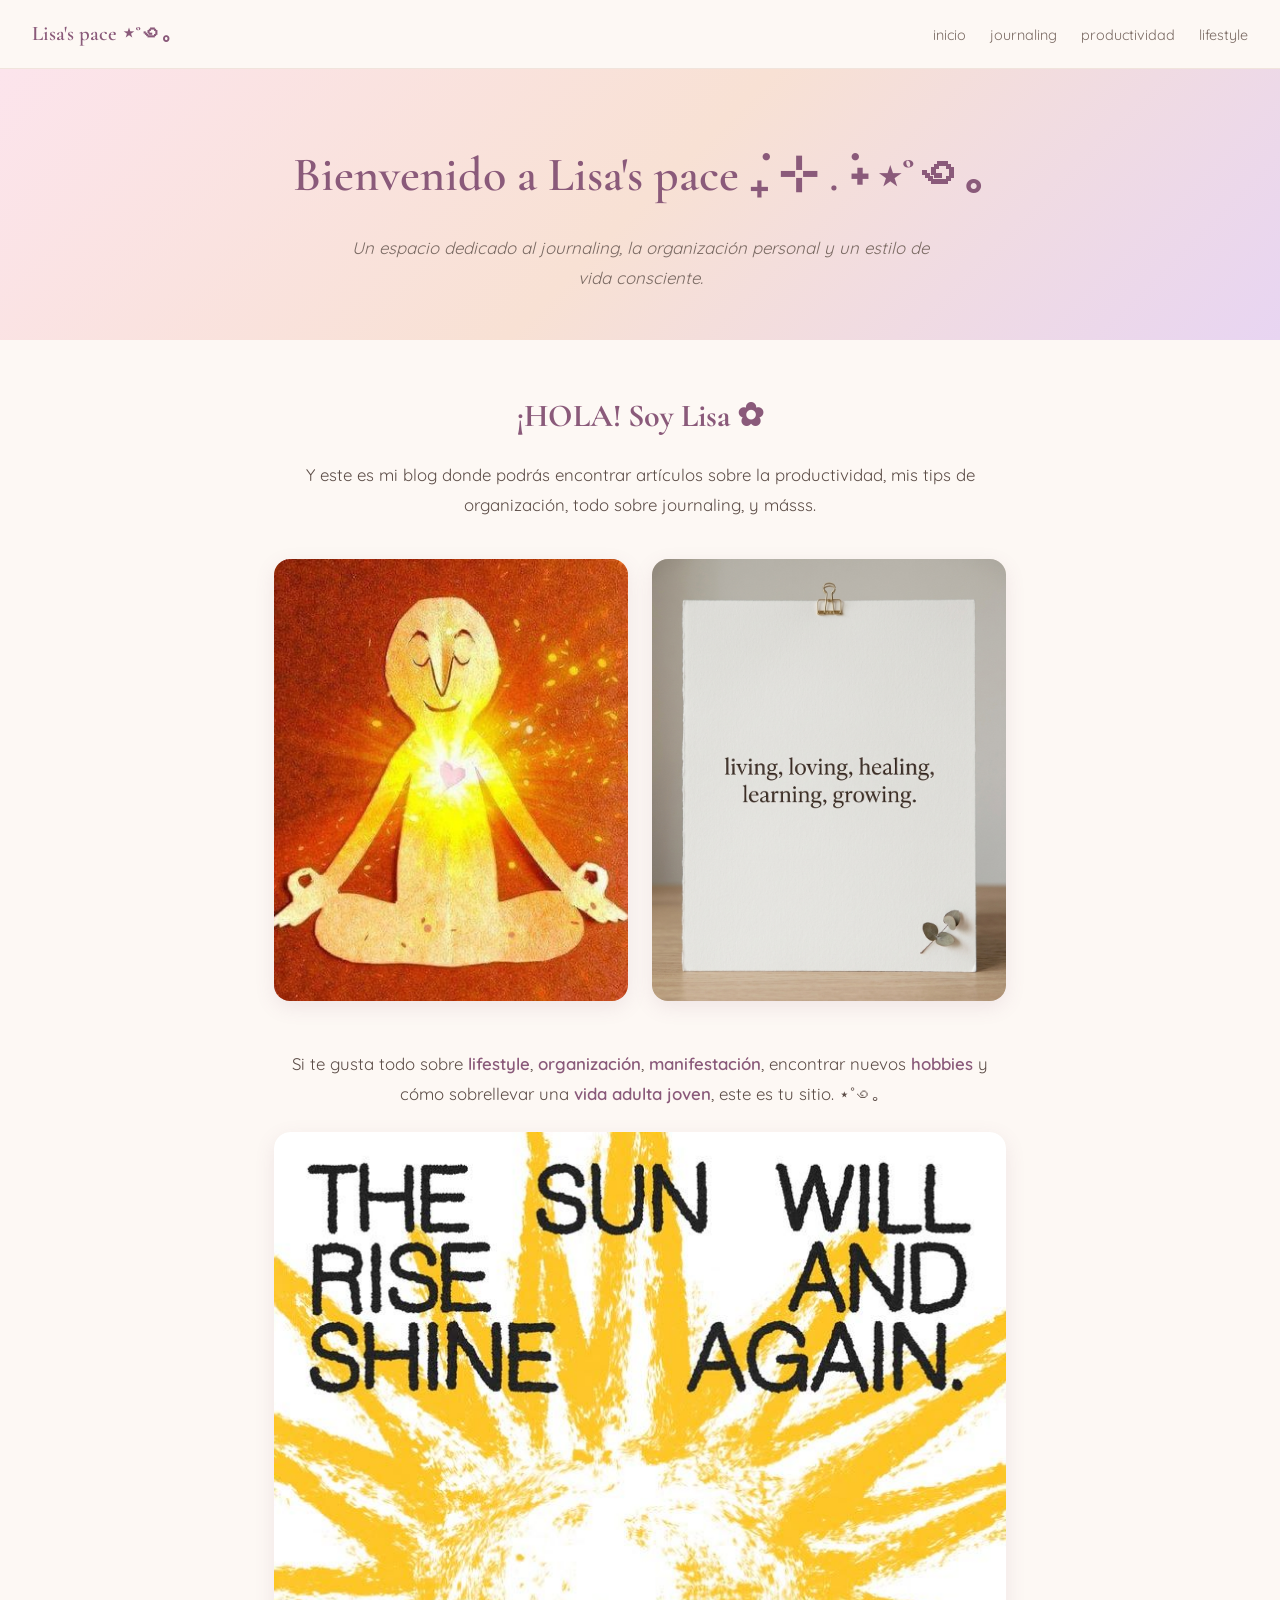
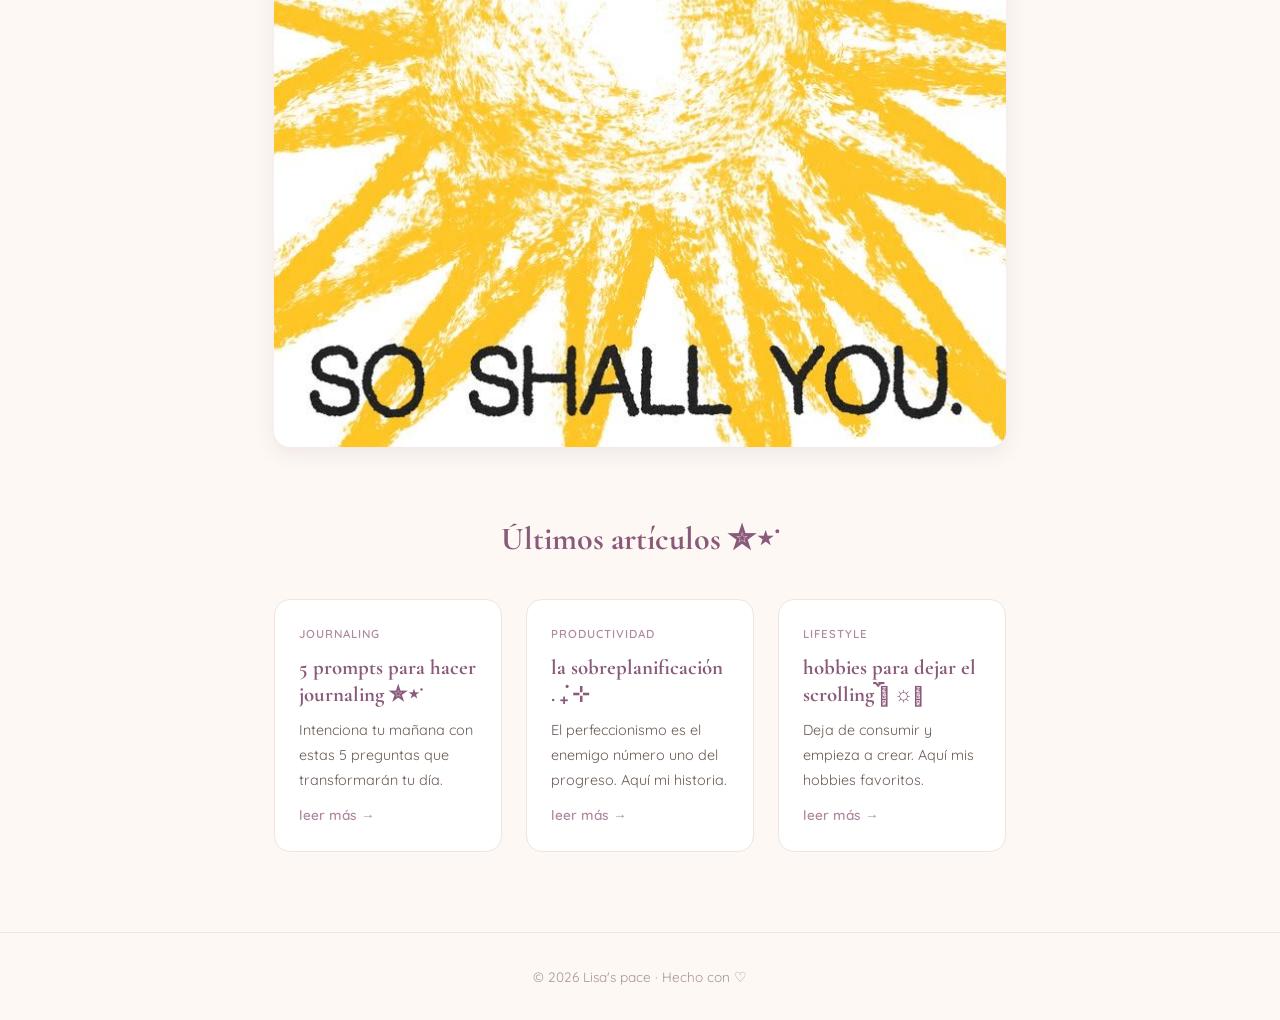
==== index.html @ 1d7a07b3 "Enhance index.html with navigation and articles section Added navigation bar and article section to " ====
<!DOCTYPE html>
<html lang="es">
<head>
  <meta charset="UTF-8" />
  <meta name="viewport" content="width=device-width, initial-scale=1.0" />
  <title>Lisa's pace ݁₊ ⊹ . ݁˖ ⋆˚꩜｡</title>
  <meta name="description" content="Un espacio dedicado al journaling, la organización personal y un estilo de vida consciente." />
  <link rel="stylesheet" href="style.css" />
  <link href="https://fonts.googleapis.com/css2?family=Cormorant+Garamond:ital,wght@0,400;0,600;1,400&family=Quicksand:wght@300;400;500;600&display=swap" rel="stylesheet" />
</head>
<body>

  <nav class="navbar">
    <a href="index.html" class="logo">Lisa's pace ⋆˚꩜｡</a>
    <ul>
      <li><a href="index.html">inicio</a></li>
      <li><a href="prompts.html">journaling</a></li>
      <li><a href="sobreplanificacion.html">productividad</a></li>
      <li><a href="hobbies.html">lifestyle</a></li>
    </ul>
  </nav>

  <header class="hero">
    <h1>Bienvenido a Lisa's pace ݁₊ ⊹ . ݁˖ ⋆˚꩜｡</h1>
    <p class="tagline">Un espacio dedicado al journaling, la organización personal y un estilo de vida consciente.</p>
  </header>

  <main class="container">

    <section class="intro">
      <h2>¡HOLA! Soy Lisa ✿</h2>
      <p>
        Y este es mi blog donde podrás encontrar artículos sobre la productividad,
        mis tips de organización, todo sobre journaling, y másss.
      </p>
    </section>

    <section class="gallery">
      <div class="image-card">
        <img src="assets/descarga_(40).jpg" alt="Imagen inspiradora 1" />
      </div>
      <div class="image-card">
        <img src="assets/living.jpg" alt="Imagen inspiradora 2" />
      </div>
    </section>

    <section class="invitacion">
      <p>
        Si te gusta todo sobre <strong>lifestyle</strong>, <strong>organización</strong>,
        <strong>manifestación</strong>, encontrar nuevos <strong>hobbies</strong> y
        cómo sobrellevar una <strong>vida adulta joven</strong>, este es tu sitio. ⋆˚꩜｡
      </p>
      <div class="image-card center">
        <img src="assets/so_shall_you_.jpg" alt="Imagen inspiradora 3" />
      </div>
    </section>

    <!-- SECCIÓN DE ARTÍCULOS -->
    <section class="articulos">
      <h2>Últimos artículos ✮⋆˙</h2>
      <div class="cards-grid">

        <a href="prompts.html" class="card">
          <div class="card-tag">journaling</div>
          <h3>5 prompts para hacer journaling ✮⋆˙</h3>
          <p>Intenciona tu mañana con estas 5 preguntas que transformarán tu día.</p>
          <span class="leer-mas">leer más →</span>
        </a>

        <a href="sobreplanificacion.html" class="card">
          <div class="card-tag">productividad</div>
          <h3>la sobreplanificación . ݁₊ ⊹</h3>
          <p>El perfeccionismo es el enemigo número uno del progreso. Aquí mi historia.</p>
          <span class="leer-mas">leer más →</span>
        </a>

        <a href="hobbies.html" class="card">
          <div class="card-tag">lifestyle</div>
          <h3>hobbies para dejar el scrolling 𓂃 ོ☼𓂃</h3>
          <p>Deja de consumir y empieza a crear. Aquí mis hobbies favoritos.</p>
          <span class="leer-mas">leer más →</span>
        </a>

      </div>
    </section>

  </main>

  <footer>
    <p>© 2026 Lisa's pace · Hecho con ♡</p>
  </footer>

</body>
</html>
---- style.css ----
* {
  margin: 0;
  padding: 0;
  box-sizing: border-box;
}

body {
  font-family: 'Quicksand', sans-serif;
  background: #fdf8f4;
  color: #4a3f3a;
  line-height: 1.75;
}

a { text-decoration: none; color: inherit; }

/* NAVBAR */
.navbar {
  display: flex;
  justify-content: space-between;
  align-items: center;
  padding: 1rem 2rem;
  background: rgba(253, 248, 244, 0.95);
  backdrop-filter: blur(8px);
  position: sticky;
  top: 0;
  z-index: 100;
  border-bottom: 1px solid #f0e4dc;
  flex-wrap: wrap;
  gap: 0.5rem;
}

.logo {
  font-family: 'Cormorant Garamond', serif;
  font-size: 1.3rem;
  font-weight: 600;
  color: #8a5a7a;
}

.navbar ul {
  display: flex;
  gap: 1.5rem;
  list-style: none;
  flex-wrap: wrap;
}

.navbar ul a {
  font-size: 0.9rem;
  color: #7a6a63;
  transition: color 0.3s;
}

.navbar ul a:hover { color: #8a5a7a; }

/* HERO */
.hero {
  text-align: center;
  padding: 4rem 1.5rem 3rem;
  background: linear-gradient(135deg, #fce4ec 0%, #f8e1d4 50%, #e8d5f2 100%);
}

.hero h1 {
  font-family: 'Cormorant Garamond', serif;
  font-size: clamp(1.8rem, 5vw, 3rem);
  font-weight: 600;
  color: #8a5a7a;
  margin-bottom: 1rem;
}

.tagline {
  font-size: 1.05rem;
  color: #7a6a63;
  max-width: 600px;
  margin: 0 auto;
  font-style: italic;
}

/* CONTENEDOR */
.container {
  max-width: 780px;
  margin: 0 auto;
  padding: 3rem 1.5rem;
}

/* INTRO HOME */
.intro h2 {
  font-family: 'Cormorant Garamond', serif;
  font-size: 2rem;
  color: #8a5a7a;
  margin-bottom: 1rem;
  text-align: center;
}

.intro p { text-align: center; font-size: 1.05rem; color: #5c4d47; margin-bottom: 2.5rem; }

/* GALERÍA */
.gallery {
  display: grid;
  grid-template-columns: 1fr 1fr;
  gap: 1.5rem;
  margin-bottom: 3rem;
}

.image-card {
  border-radius: 16px;
  overflow: hidden;
  box-shadow: 0 6px 20px rgba(138, 90, 122, 0.12);
  transition: transform 0.3s ease, box-shadow 0.3s ease;
  background: #f5ebe0;
}

.image-card:hover { transform: translateY(-4px); box-shadow: 0 10px 28px rgba(138, 90, 122, 0.2); }

.image-card img { width: 100%; height: 100%; object-fit: cover; display: block; aspect-ratio: 4/5; }

/* INVITACIÓN */
.invitacion p { text-align: center; font-size: 1.05rem; color: #5c4d47; margin-bottom: 1.5rem; }
.invitacion strong { color: #8a5a7a; font-weight: 600; }

/* SECCIÓN ARTÍCULOS */
.articulos { margin-top: 4rem; }

.articulos h2 {
  font-family: 'Cormorant Garamond', serif;
  font-size: 2rem;
  color: #8a5a7a;
  text-align: center;
  margin-bottom: 2rem;
}

.cards-grid {
  display: grid;
  grid-template-columns: repeat(auto-fit, minmax(220px, 1fr));
  gap: 1.5rem;
}

.card {
  background: #fff;
  border-radius: 16px;
  padding: 1.5rem;
  border: 1px solid #f0e4dc;
  transition: transform 0.3s ease, box-shadow 0.3s ease;
  display: flex;
  flex-direction: column;
  gap: 0.6rem;
}

.card:hover { transform: translateY(-4px); box-shadow: 0 10px 24px rgba(138, 90, 122, 0.15); }

.card-tag {
  font-size: 0.72rem;
  text-transform: uppercase;
  letter-spacing: 1px;
  color: #b088a0;
  font-weight: 600;
}

.card h3 {
  font-family: 'Cormorant Garamond', serif;
  font-size: 1.3rem;
  color: #8a5a7a;
  line-height: 1.3;
}

.card p { font-size: 0.9rem; color: #6b5a54; }

.leer-mas { font-size: 0.85rem; color: #b088a0; margin-top: auto; font-weight: 600; }

/* POSTS (artículos individuales) */
.post h1 {
  font-family: 'Cormorant Garamond', serif;
  font-size: clamp(1.8rem, 4.5vw, 2.6rem);
  color: #8a5a7a;
  margin-bottom: 1.5rem;
  text-align: center;
  line-height: 1.2;
}

.post-tag {
  text-align: center;
  font-size: 0.75rem;
  text-transform: uppercase;
  letter-spacing: 2px;
  color: #b088a0;
  font-weight: 600;
  margin-bottom: 0.8rem;
}

.post-image {
  margin: 2rem 0;
  border-radius: 16px;
  overflow: hidden;
  box-shadow: 0 6px 20px rgba(138, 90, 122, 0.12);
}

.post-image img { width: 100%; display: block; object-fit: cover; }

.post p { margin-bottom: 1.2rem; font-size: 1.02rem; color: #4a3f3a; }

.destacado {
  background: #fdf1f6;
  border-left: 4px solid #b088a0;
  padding: 1.2rem 1.5rem;
  border-radius: 12px;
  font-style: italic;
  color: #6b4a5a !important;
}

.intro-post {
  font-style: italic;
  font-size: 1.1rem !important;
  color: #8a5a7a !important;
  text-align: center;
}

.post h2 {
  font-family: 'Cormorant Garamond', serif;
  font-size: 1.6rem;
  color: #8a5a7a;
  margin: 2rem 0 1rem;
}

.divisor {
  border: none;
  border-top: 1px dashed #e0cdd8;
  margin: 2rem 0;
}

/* LISTAS */
.prompts-list, .tips-list, .mini-notes {
  margin: 1.2rem 0 2rem;
  padding-left: 1.5rem;
}

.prompts-list li, .tips-list li, .mini-notes li {
  margin-bottom: 0.9rem;
  font-size: 1.02rem;
  color: #4a3f3a;
}

.prompts-list li::marker { color: #b088a0; font-weight: 700; }
.tips-list li::marker { color: #b088a0; font-weight: 700; }

.mini-notes { list-style: none; padding-left: 0; }

.mini-notes li {
  background: #fff;
  border: 1px solid #f0e4dc;
  border-radius: 12px;
  padding: 0.9rem 1.2rem;
  margin-bottom: 0.8rem;
}

.mini-notes strong { color: #8a5a7a; }

.frase-final {
  font-family: 'Cormorant Garamond', serif;
  font-style: italic;
  font-size: 1.2rem !important;
  text-align: center;
  color: #8a5a7a !important;
  margin: 2.5rem 0 !important;
  padding: 1.5rem;
  border-top: 1px solid #f0e4dc;
  border-bottom: 1px solid #f0e4dc;
}

/* HOBBIES GRID */
.hobbies-grid {
  display: grid;
  grid-template-columns: 1fr;
  gap: 2.5rem;
  margin: 2rem 0 3rem;
}

.hobbie img {
  width: 100%;
  border-radius: 16px;
  margin-bottom: 1rem;
  box-shadow: 0 6px 20px rgba(138, 90, 122, 0.12);
  aspect-ratio: 16/10;
  object-fit: cover;
}

.hobbie h3 {
  font-family: 'Cormorant Garamond', serif;
  font-size: 1.4rem;
  color: #8a5a7a;
  margin-bottom: 0.5rem;
}

.hobbie p { font-size: 1rem; color: #4a3f3a; }

/* VOLVER */
.volver {
  display: inline-block;
  margin-top: 2rem;
  color: #b088a0;
  font-size: 0.95rem;
  font-weight: 600;
  transition: color 0.3s;
}

.volver:hover { color: #8a5a7a; }

/* FOOTER */
footer {
  text-align: center;
  padding: 2rem 1rem;
  font-size: 0.85rem;
  color: #a8968f;
  border-top: 1px solid #f0e4dc;
  margin-top: 2rem;
}

/* RESPONSIVE */
@media (max-width: 600px) {
  .navbar { padding: 0.8rem 1rem; flex-direction: column; }
  .navbar ul { gap: 1rem; font-size: 0.85rem; }
  .hero { padding: 3rem 1rem 2rem; }
  .gallery { grid-template-columns: 1fr; }
  .container { padding: 2rem 1rem; }
  .cards-grid { grid-template-columns: 1fr; }
}
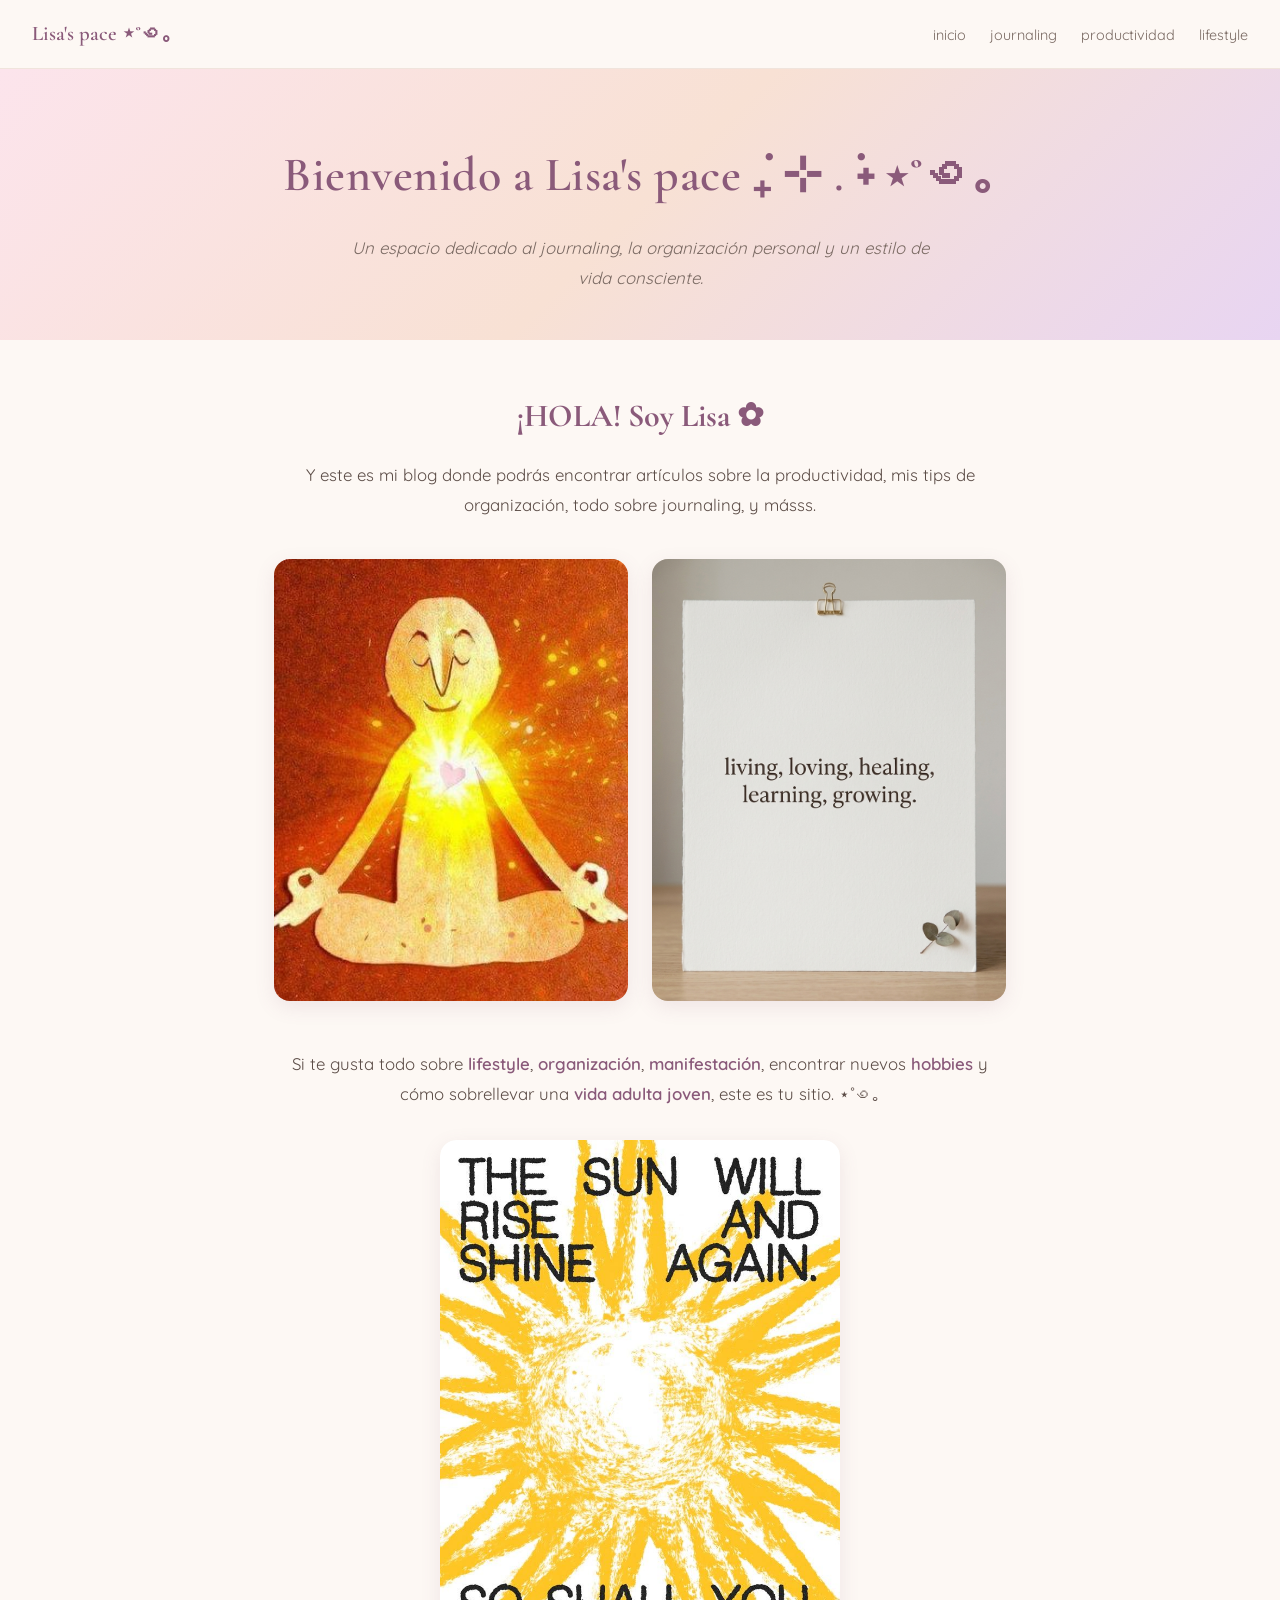
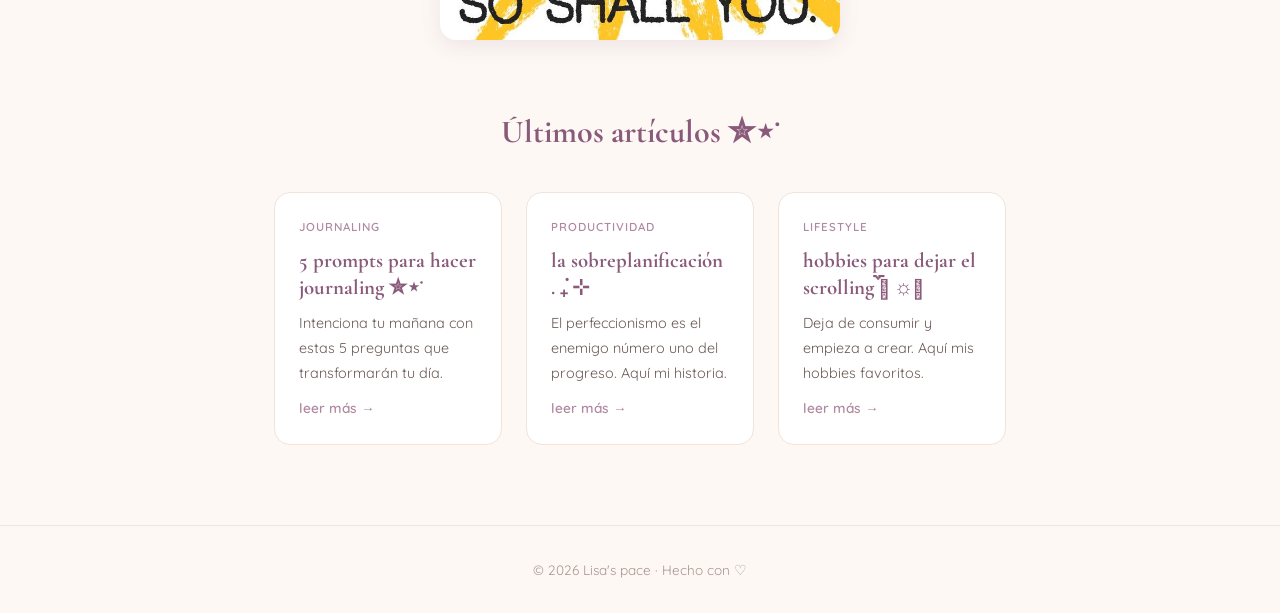
==== commit bbc82319: "Update index.html" ====
--- a/index.html
+++ b/index.html
@@ -15,7 +15,7 @@
     <ul>
       <li><a href="index.html">inicio</a></li>
       <li><a href="prompts.html">journaling</a></li>
-      <li><a href="sobreplanificacion.html">productividad</a></li>
+      <li><a href="sobreplanificación.html">productividad</a></li>
       <li><a href="hobbies.html">lifestyle</a></li>
     </ul>
   </nav>
--- a/style.css
+++ b/style.css
@@ -1,3 +1,4 @@
+/* ============ RESET ============ */
 * {
   margin: 0;
   padding: 0;
@@ -11,9 +12,17 @@
   line-height: 1.75;
 }
 
-a { text-decoration: none; color: inherit; }
-
-/* NAVBAR */
+a {
+  text-decoration: none;
+  color: inherit;
+}
+
+img {
+  max-width: 100%;
+  display: block;
+}
+
+/* ============ NAVBAR ============ */
 .navbar {
   display: flex;
   justify-content: space-between;
@@ -49,9 +58,11 @@
   transition: color 0.3s;
 }
 
-.navbar ul a:hover { color: #8a5a7a; }
-
-/* HERO */
+.navbar ul a:hover {
+  color: #8a5a7a;
+}
+
+/* ============ HERO ============ */
 .hero {
   text-align: center;
   padding: 4rem 1.5rem 3rem;
@@ -64,6 +75,7 @@
   font-weight: 600;
   color: #8a5a7a;
   margin-bottom: 1rem;
+  letter-spacing: 0.5px;
 }
 
 .tagline {
@@ -74,14 +86,14 @@
   font-style: italic;
 }
 
-/* CONTENEDOR */
+/* ============ CONTENEDOR ============ */
 .container {
   max-width: 780px;
   margin: 0 auto;
   padding: 3rem 1.5rem;
 }
 
-/* INTRO HOME */
+/* ============ INTRO ============ */
 .intro h2 {
   font-family: 'Cormorant Garamond', serif;
   font-size: 2rem;
@@ -90,9 +102,14 @@
   text-align: center;
 }
 
-.intro p { text-align: center; font-size: 1.05rem; color: #5c4d47; margin-bottom: 2.5rem; }
-
-/* GALERÍA */
+.intro p {
+  text-align: center;
+  font-size: 1.05rem;
+  color: #5c4d47;
+  margin-bottom: 2.5rem;
+}
+
+/* ============ GALERÍA ============ */
 .gallery {
   display: grid;
   grid-template-columns: 1fr 1fr;
@@ -108,16 +125,47 @@
   background: #f5ebe0;
 }
 
-.image-card:hover { transform: translateY(-4px); box-shadow: 0 10px 28px rgba(138, 90, 122, 0.2); }
-
-.image-card img { width: 100%; height: 100%; object-fit: cover; display: block; aspect-ratio: 4/5; }
-
-/* INVITACIÓN */
-.invitacion p { text-align: center; font-size: 1.05rem; color: #5c4d47; margin-bottom: 1.5rem; }
-.invitacion strong { color: #8a5a7a; font-weight: 600; }
-
-/* SECCIÓN ARTÍCULOS */
-.articulos { margin-top: 4rem; }
+.image-card:hover {
+  transform: translateY(-4px);
+  box-shadow: 0 10px 28px rgba(138, 90, 122, 0.2);
+}
+
+.image-card img {
+  width: 100%;
+  height: 100%;
+  object-fit: cover;
+  display: block;
+  aspect-ratio: 4 / 5;
+}
+
+/* 👇 ESTA ES LA CLAVE: la imagen 3 centrada y más chica */
+.image-card.center {
+  max-width: 400px;
+  margin: 2rem auto 0;
+  aspect-ratio: auto;
+}
+
+.image-card.center img {
+  aspect-ratio: 4 / 5;
+}
+
+/* ============ INVITACIÓN ============ */
+.invitacion p {
+  text-align: center;
+  font-size: 1.05rem;
+  color: #5c4d47;
+  margin-bottom: 1.5rem;
+}
+
+.invitacion strong {
+  color: #8a5a7a;
+  font-weight: 600;
+}
+
+/* ============ ARTÍCULOS ============ */
+.articulos {
+  margin-top: 4rem;
+}
 
 .articulos h2 {
   font-family: 'Cormorant Garamond', serif;
@@ -144,7 +192,10 @@
   gap: 0.6rem;
 }
 
-.card:hover { transform: translateY(-4px); box-shadow: 0 10px 24px rgba(138, 90, 122, 0.15); }
+.card:hover {
+  transform: translateY(-4px);
+  box-shadow: 0 10px 24px rgba(138, 90, 122, 0.15);
+}
 
 .card-tag {
   font-size: 0.72rem;
@@ -161,11 +212,19 @@
   line-height: 1.3;
 }
 
-.card p { font-size: 0.9rem; color: #6b5a54; }
-
-.leer-mas { font-size: 0.85rem; color: #b088a0; margin-top: auto; font-weight: 600; }
-
-/* POSTS (artículos individuales) */
+.card p {
+  font-size: 0.9rem;
+  color: #6b5a54;
+}
+
+.leer-mas {
+  font-size: 0.85rem;
+  color: #b088a0;
+  margin-top: auto;
+  font-weight: 600;
+}
+
+/* ============ POSTS (artículos individuales) ============ */
 .post h1 {
   font-family: 'Cormorant Garamond', serif;
   font-size: clamp(1.8rem, 4.5vw, 2.6rem);
@@ -192,9 +251,17 @@
   box-shadow: 0 6px 20px rgba(138, 90, 122, 0.12);
 }
 
-.post-image img { width: 100%; display: block; object-fit: cover; }
-
-.post p { margin-bottom: 1.2rem; font-size: 1.02rem; color: #4a3f3a; }
+.post-image img {
+  width: 100%;
+  display: block;
+  object-fit: cover;
+}
+
+.post p {
+  margin-bottom: 1.2rem;
+  font-size: 1.02rem;
+  color: #4a3f3a;
+}
 
 .destacado {
   background: #fdf1f6;
@@ -225,22 +292,32 @@
   margin: 2rem 0;
 }
 
-/* LISTAS */
-.prompts-list, .tips-list, .mini-notes {
+/* ============ LISTAS ============ */
+.prompts-list,
+.tips-list,
+.mini-notes {
   margin: 1.2rem 0 2rem;
   padding-left: 1.5rem;
 }
 
-.prompts-list li, .tips-list li, .mini-notes li {
+.prompts-list li,
+.tips-list li,
+.mini-notes li {
   margin-bottom: 0.9rem;
   font-size: 1.02rem;
   color: #4a3f3a;
 }
 
-.prompts-list li::marker { color: #b088a0; font-weight: 700; }
-.tips-list li::marker { color: #b088a0; font-weight: 700; }
-
-.mini-notes { list-style: none; padding-left: 0; }
+.prompts-list li::marker,
+.tips-list li::marker {
+  color: #b088a0;
+  font-weight: 700;
+}
+
+.mini-notes {
+  list-style: none;
+  padding-left: 0;
+}
 
 .mini-notes li {
   background: #fff;
@@ -250,7 +327,9 @@
   margin-bottom: 0.8rem;
 }
 
-.mini-notes strong { color: #8a5a7a; }
+.mini-notes strong {
+  color: #8a5a7a;
+}
 
 .frase-final {
   font-family: 'Cormorant Garamond', serif;
@@ -264,7 +343,7 @@
   border-bottom: 1px solid #f0e4dc;
 }
 
-/* HOBBIES GRID */
+/* ============ HOBBIES ============ */
 .hobbies-grid {
   display: grid;
   grid-template-columns: 1fr;
@@ -277,7 +356,7 @@
   border-radius: 16px;
   margin-bottom: 1rem;
   box-shadow: 0 6px 20px rgba(138, 90, 122, 0.12);
-  aspect-ratio: 16/10;
+  aspect-ratio: 16 / 10;
   object-fit: cover;
 }
 
@@ -288,9 +367,12 @@
   margin-bottom: 0.5rem;
 }
 
-.hobbie p { font-size: 1rem; color: #4a3f3a; }
-
-/* VOLVER */
+.hobbie p {
+  font-size: 1rem;
+  color: #4a3f3a;
+}
+
+/* ============ VOLVER ============ */
 .volver {
   display: inline-block;
   margin-top: 2rem;
@@ -300,9 +382,11 @@
   transition: color 0.3s;
 }
 
-.volver:hover { color: #8a5a7a; }
-
-/* FOOTER */
+.volver:hover {
+  color: #8a5a7a;
+}
+
+/* ============ FOOTER ============ */
 footer {
   text-align: center;
   padding: 2rem 1rem;
@@ -312,12 +396,35 @@
   margin-top: 2rem;
 }
 
-/* RESPONSIVE */
+/* ============ RESPONSIVE ============ */
 @media (max-width: 600px) {
-  .navbar { padding: 0.8rem 1rem; flex-direction: column; }
-  .navbar ul { gap: 1rem; font-size: 0.85rem; }
-  .hero { padding: 3rem 1rem 2rem; }
-  .gallery { grid-template-columns: 1fr; }
-  .container { padding: 2rem 1rem; }
-  .cards-grid { grid-template-columns: 1fr; }
-}
+  .navbar {
+    padding: 0.8rem 1rem;
+    flex-direction: column;
+  }
+
+  .navbar ul {
+    gap: 1rem;
+    font-size: 0.85rem;
+  }
+
+  .hero {
+    padding: 3rem 1rem 2rem;
+  }
+
+  .gallery {
+    grid-template-columns: 1fr;
+  }
+
+  .container {
+    padding: 2rem 1rem;
+  }
+
+  .cards-grid {
+    grid-template-columns: 1fr;
+  }
+
+  .image-card.center {
+    max-width: 100%;
+  }
+}
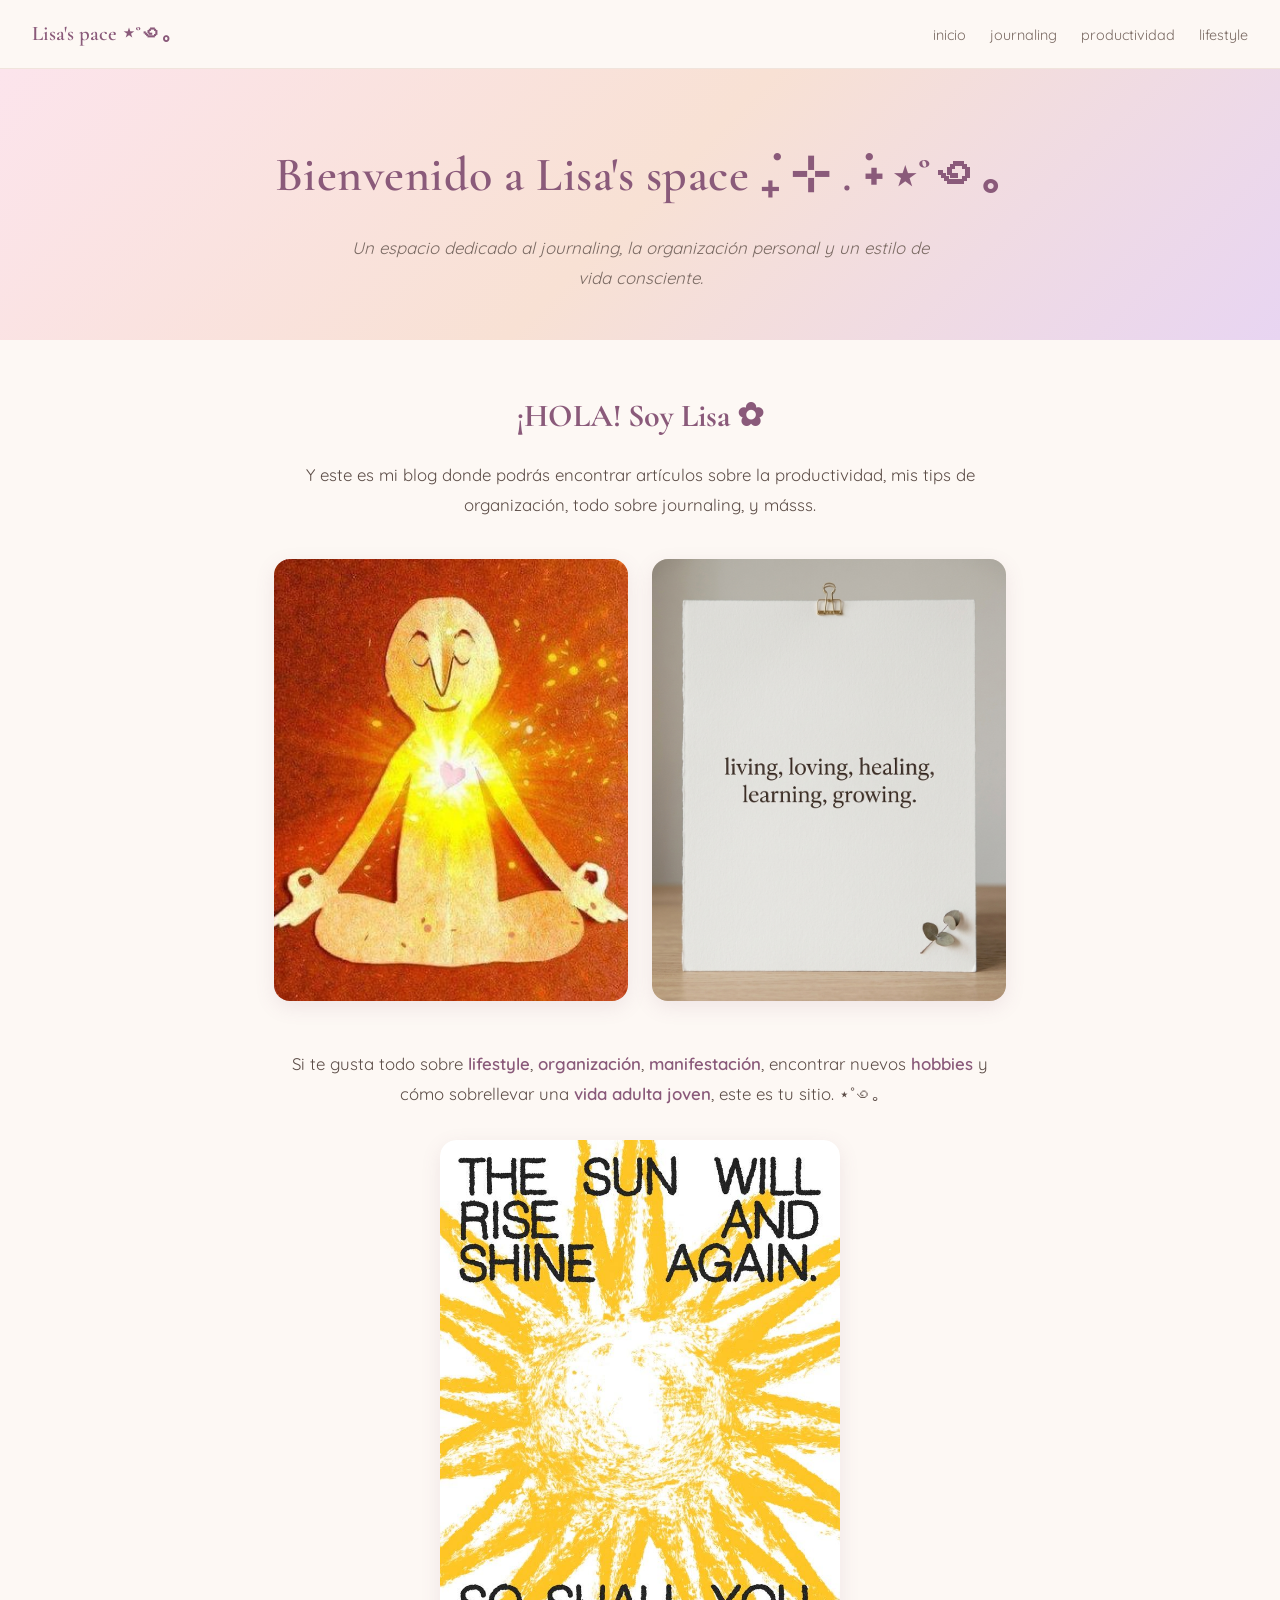
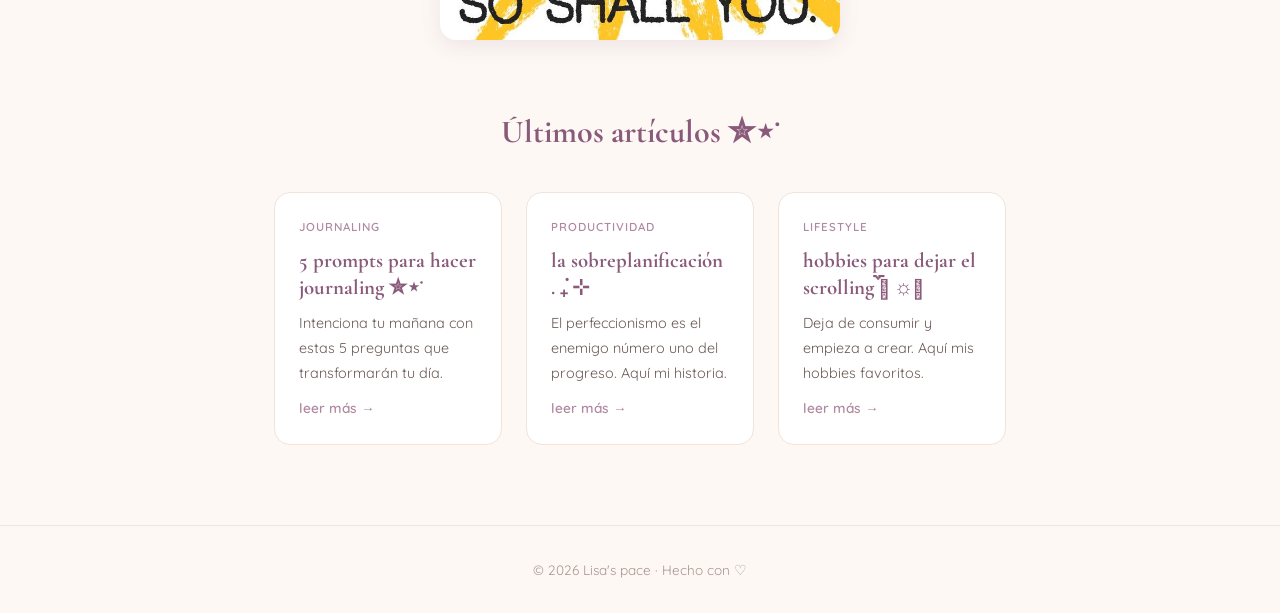
==== commit 74f2bc6e: "Fix HTML encoding issues in index.html" ====
--- a/index.html
+++ b/index.html
@@ -3,7 +3,7 @@
 <head>
   <meta charset="UTF-8" />
   <meta name="viewport" content="width=device-width, initial-scale=1.0" />
-  <title>Lisa's pace ݁₊ ⊹ . ݁˖ ⋆˚꩜｡</title>
+  <title>Lisa's space ݁₊ ⊹ . ݁˖ ⋆˚꩜｡</title>
   <meta name="description" content="Un espacio dedicado al journaling, la organización personal y un estilo de vida consciente." />
   <link rel="stylesheet" href="style.css" />
   <link href="https://fonts.googleapis.com/css2?family=Cormorant+Garamond:ital,wght@0,400;0,600;1,400&family=Quicksand:wght@300;400;500;600&display=swap" rel="stylesheet" />
@@ -21,7 +21,7 @@
   </nav>
 
   <header class="hero">
-    <h1>Bienvenido a Lisa's pace ݁₊ ⊹ . ݁˖ ⋆˚꩜｡</h1>
+    <h1>Bienvenido a Lisa's space ݁₊ ⊹ . ݁˖ ⋆˚꩜｡</h1>
     <p class="tagline">Un espacio dedicado al journaling, la organización personal y un estilo de vida consciente.</p>
   </header>
 
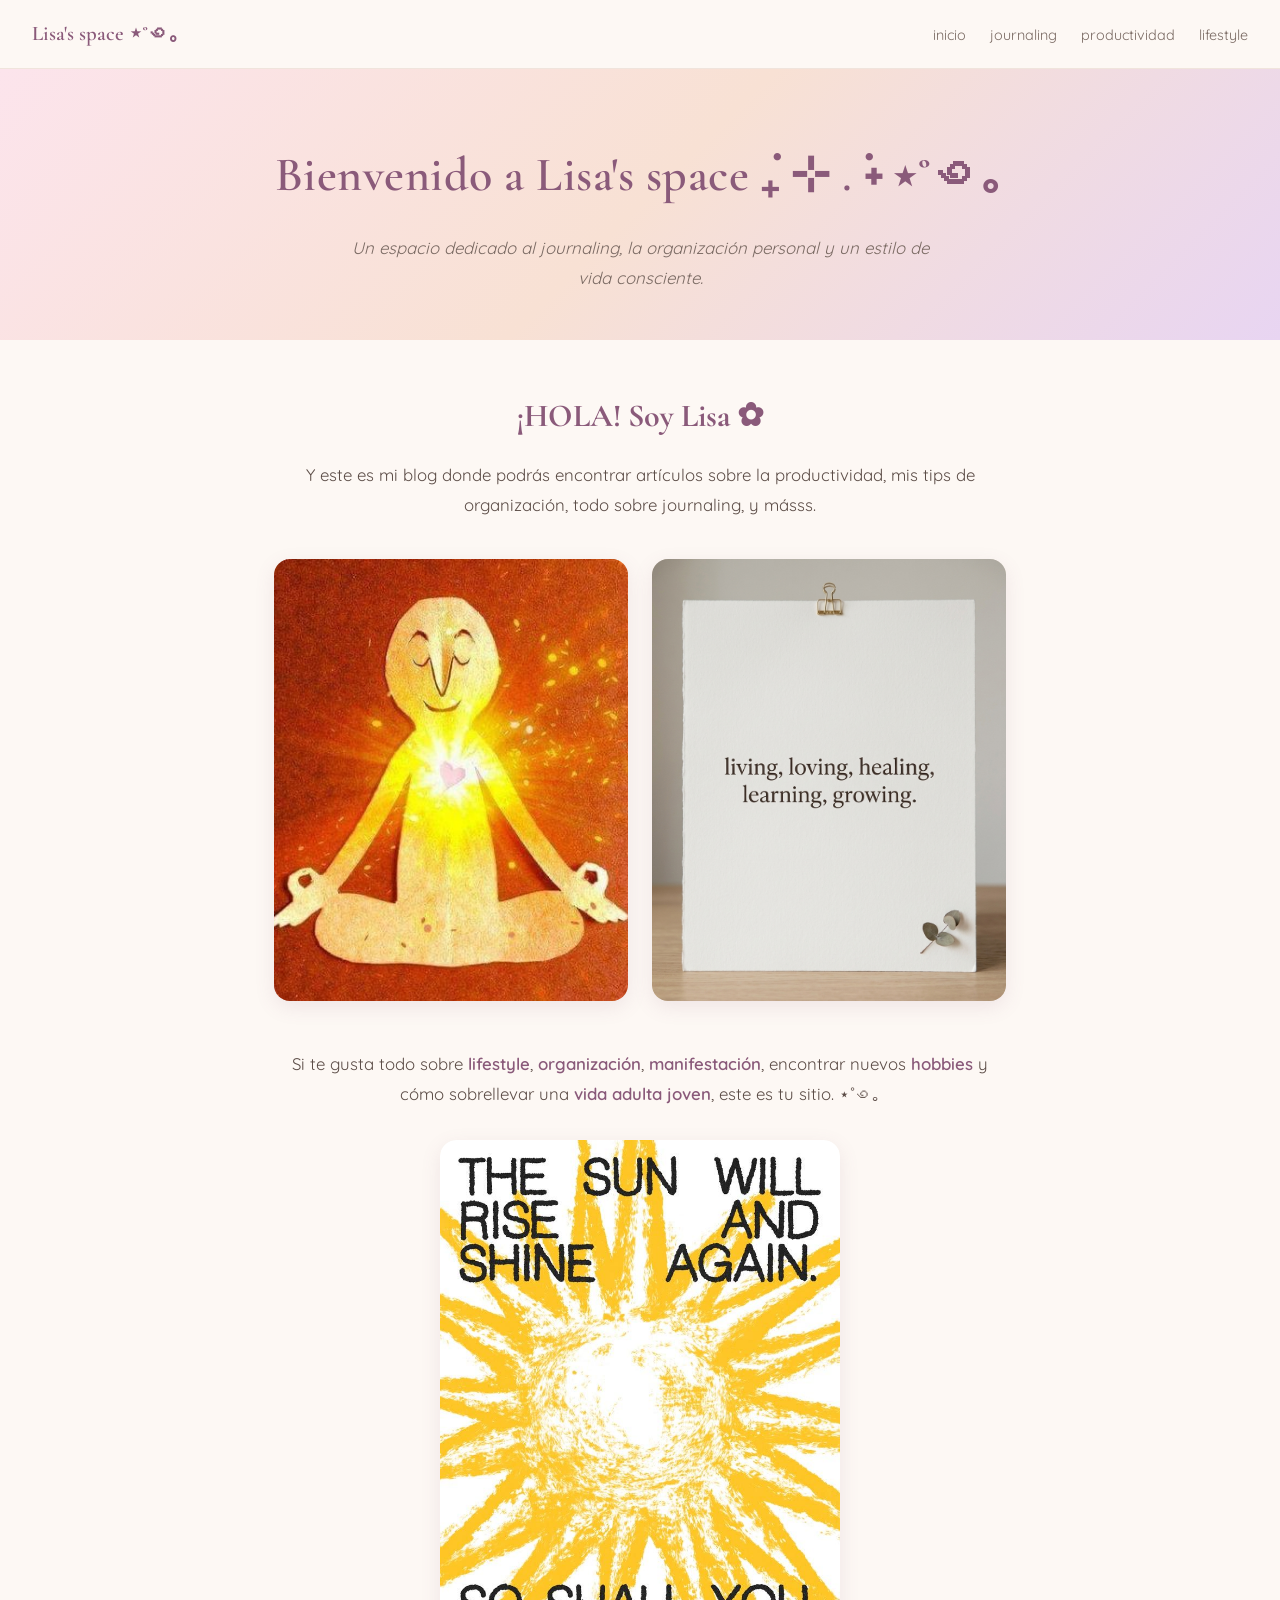
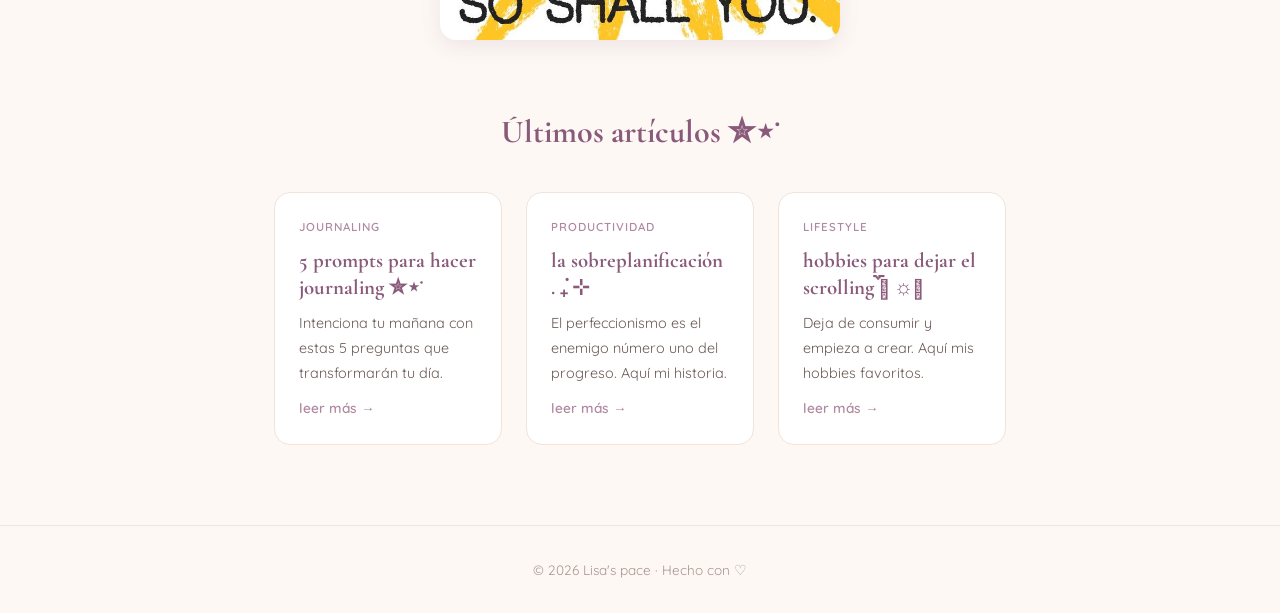
==== commit b1aea9b6: "Fix HTML formatting and structure" ====
--- a/index.html
+++ b/index.html
@@ -11,7 +11,7 @@
 <body>
 
   <nav class="navbar">
-    <a href="index.html" class="logo">Lisa's pace ⋆˚꩜｡</a>
+    <a href="index.html" class="logo">Lisa's space ⋆˚꩜｡</a>
     <ul>
       <li><a href="index.html">inicio</a></li>
       <li><a href="prompts.html">journaling</a></li>
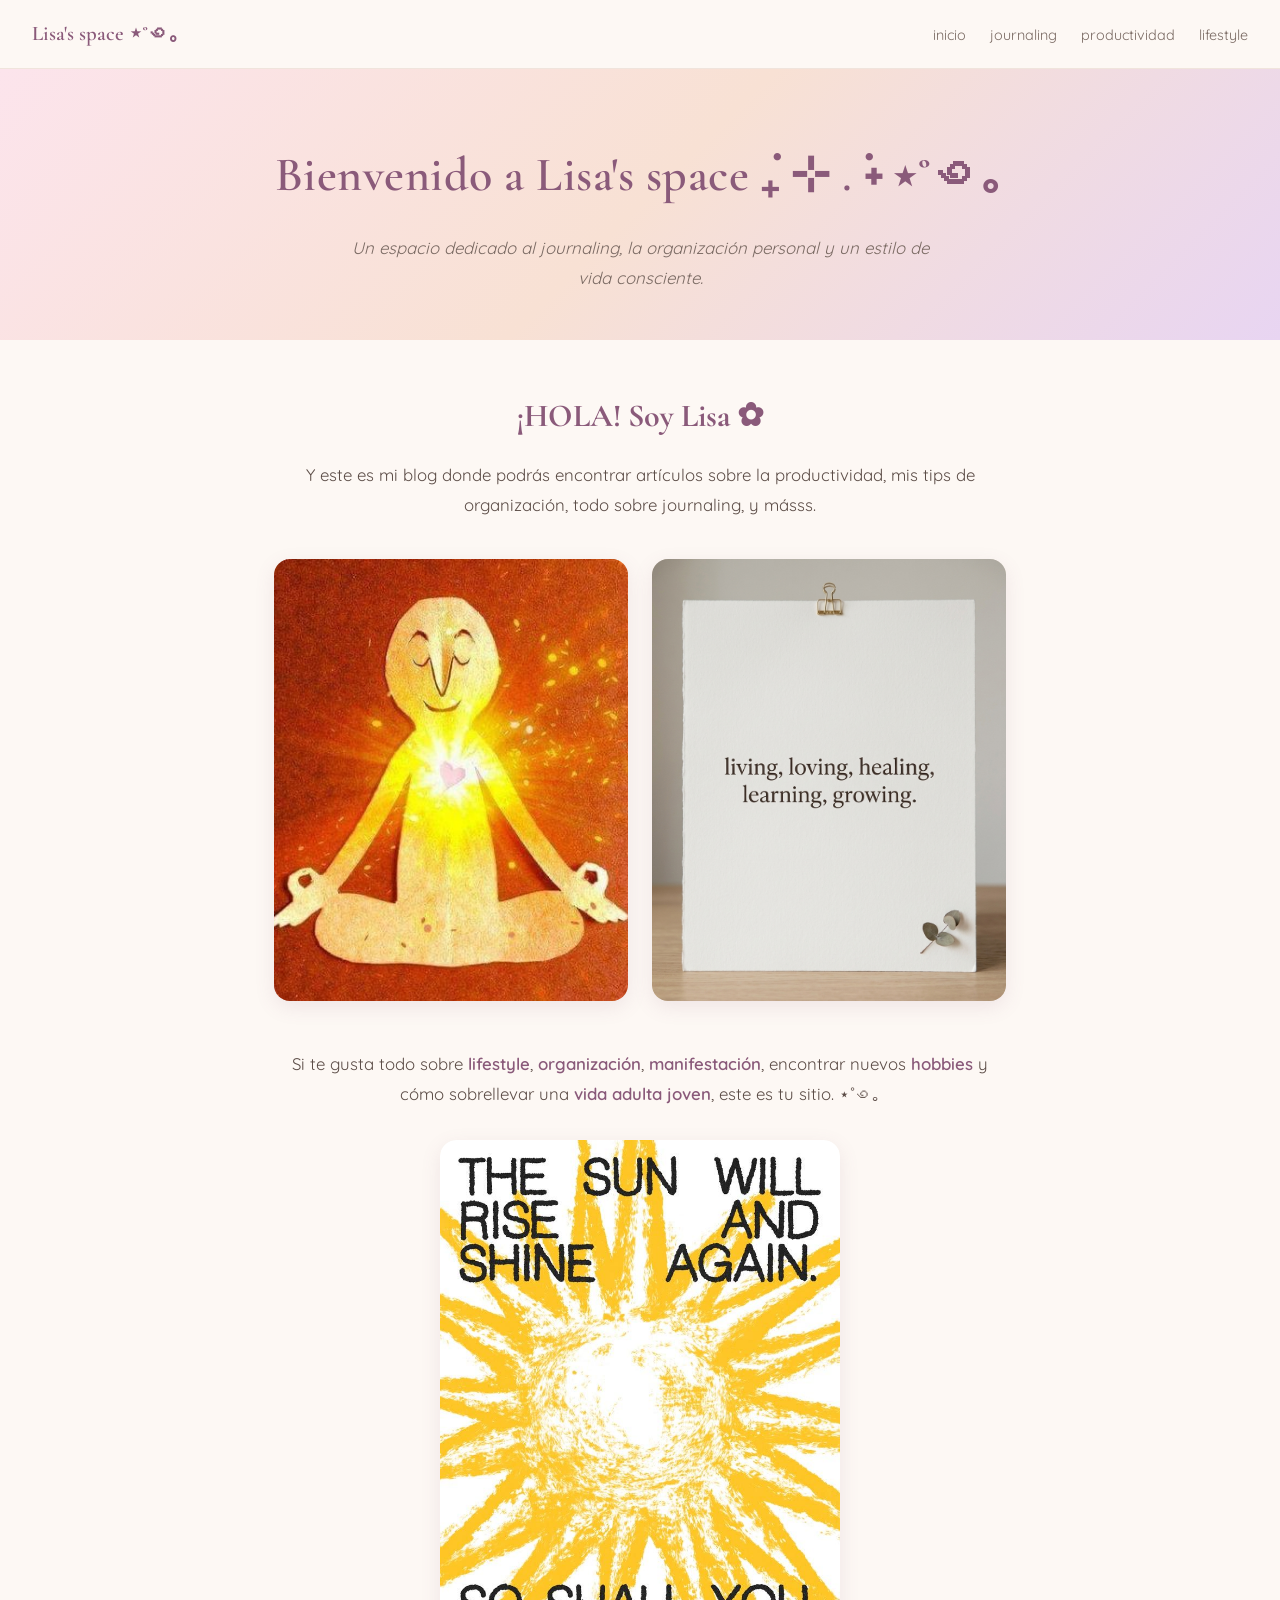
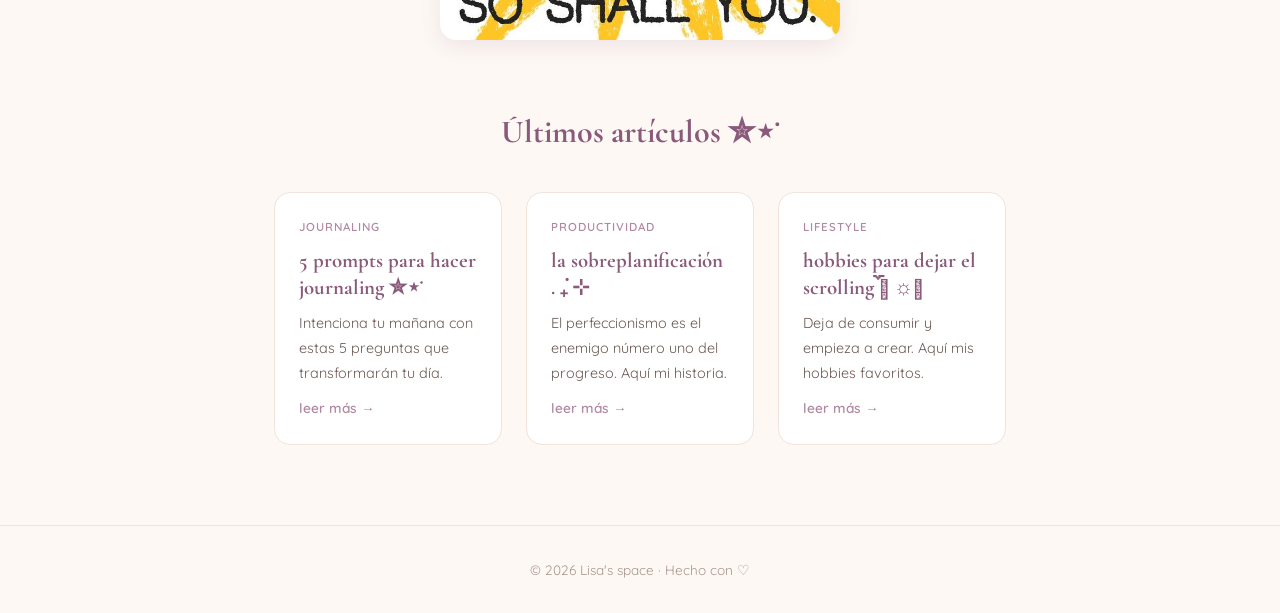
==== commit 3749da44: "Fix HTML encoding issues in index.html" ====
--- a/index.html
+++ b/index.html
@@ -15,7 +15,7 @@
     <ul>
       <li><a href="index.html">inicio</a></li>
       <li><a href="prompts.html">journaling</a></li>
-      <li><a href="sobreplanificación.html">productividad</a></li>
+      <li><a href="sobreplanificacion.html">productividad</a></li>
       <li><a href="hobbies.html">lifestyle</a></li>
     </ul>
   </nav>
@@ -87,7 +87,7 @@
   </main>
 
   <footer>
-    <p>© 2026 Lisa's pace · Hecho con ♡</p>
+    <p>© 2026 Lisa's space · Hecho con ♡</p>
   </footer>
 
 </body>
